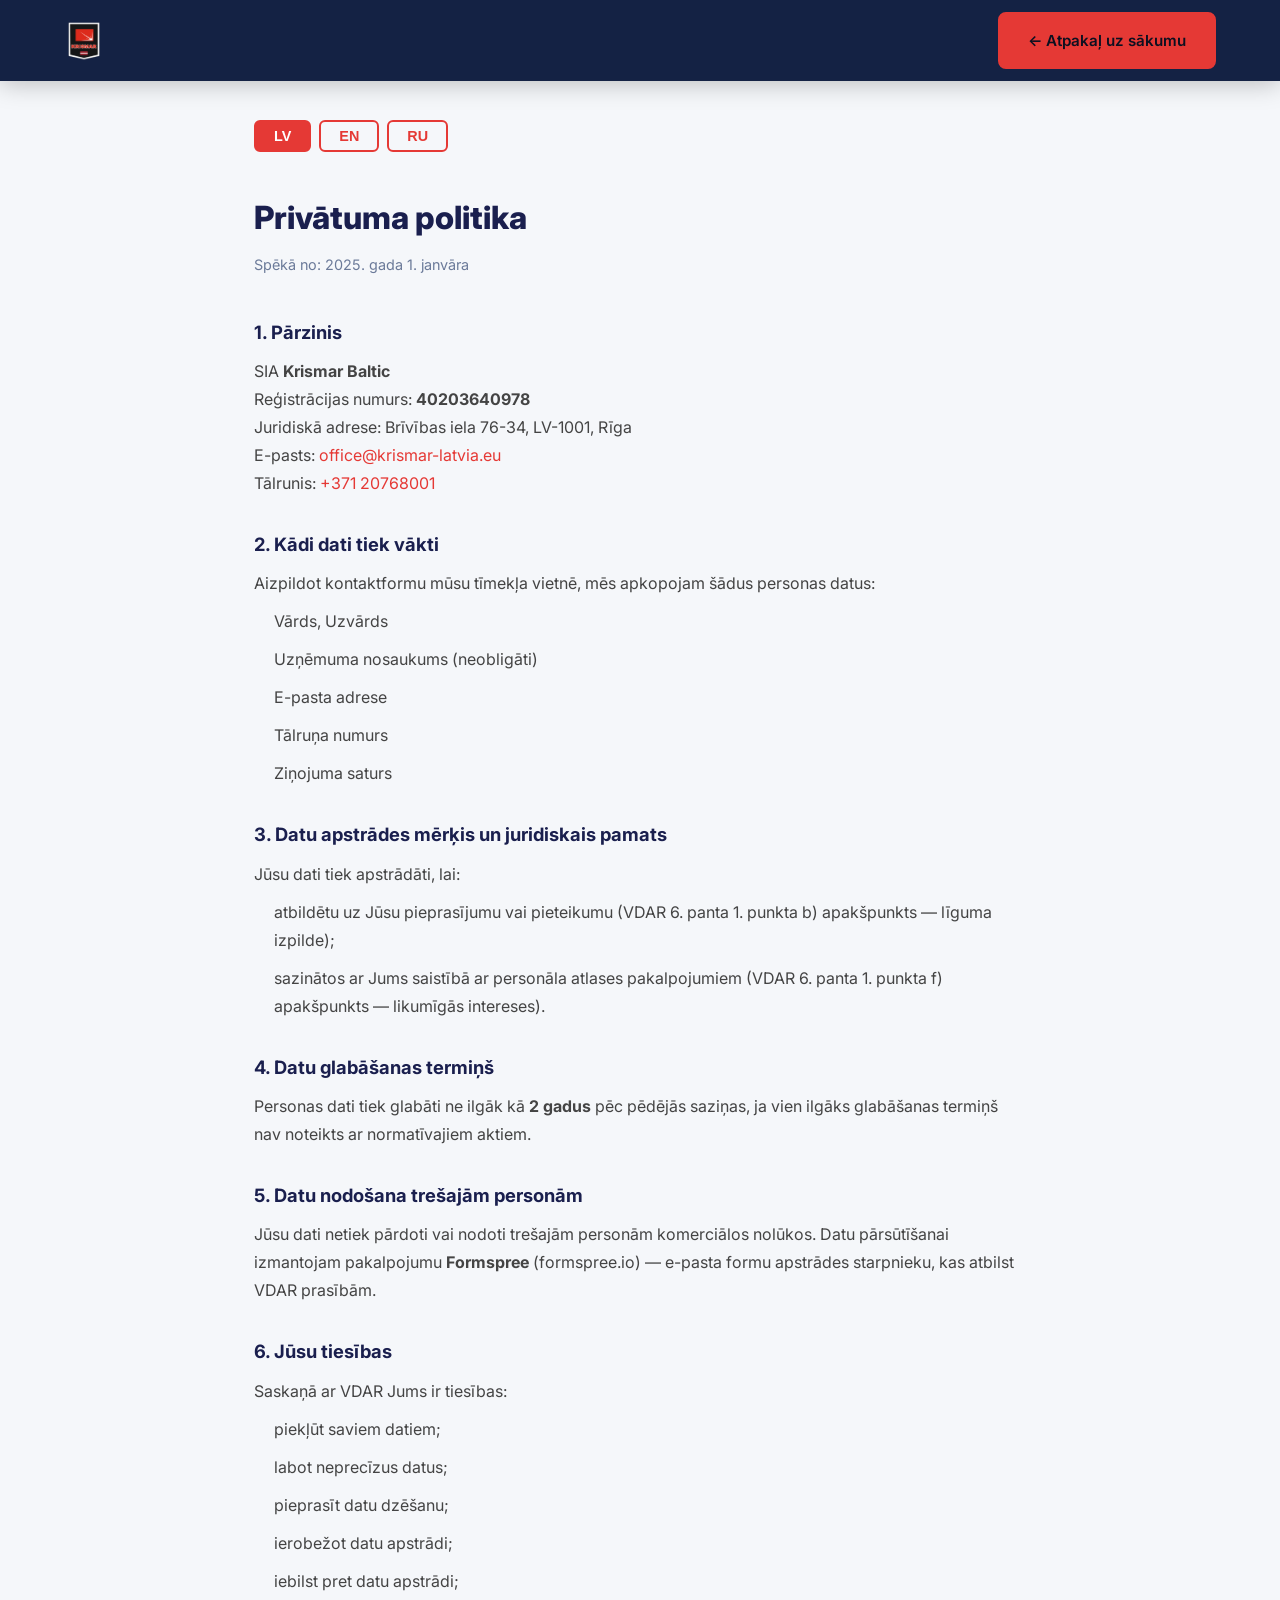
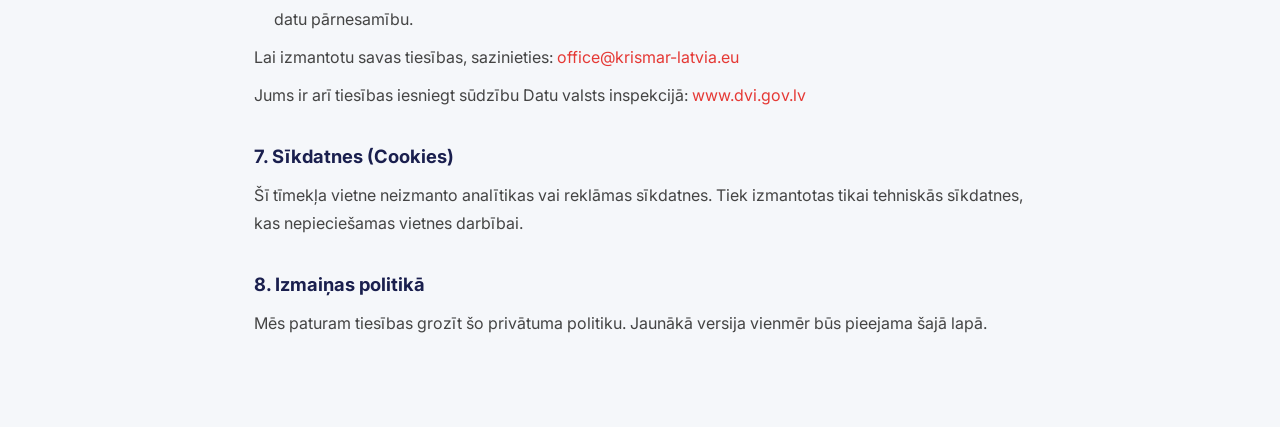
==== privacy.html @ ab42c395 "Add privacy policy page, consent checkbox, footer link (LV/EN/RU)" ====
<!DOCTYPE html>
<html lang="lv">
<head>
  <meta charset="UTF-8" />
  <meta name="viewport" content="width=device-width, initial-scale=1.0" />
  <title>Privātuma politika — SIA Krismar Baltic</title>
  <link rel="preconnect" href="https://fonts.googleapis.com" />
  <link href="https://fonts.googleapis.com/css2?family=Inter:wght@300;400;500;600;700&display=swap" rel="stylesheet" />
  <link rel="stylesheet" href="style.css" />
  <style>
    .privacy-page { padding: 120px 0 80px; min-height: 100vh; background: var(--light); }
    .privacy-page .container { max-width: 820px; }
    .privacy-lang { display: flex; gap: 8px; margin-bottom: 40px; }
    .privacy-lang button {
      padding: 6px 18px; border: 2px solid var(--gold); border-radius: 6px;
      background: transparent; color: var(--gold); font-weight: 600;
      cursor: pointer; font-size: .9rem; transition: .2s;
    }
    .privacy-lang button.active { background: var(--gold); color: #fff; }
    .privacy-content { display: none; }
    .privacy-content.active { display: block; }
    .privacy-content h1 { font-size: 2rem; font-weight: 800; color: var(--navy); margin-bottom: 8px; }
    .privacy-content .date { color: var(--muted); font-size: .9rem; margin-bottom: 40px; display: block; }
    .privacy-content h2 { font-size: 1.15rem; font-weight: 700; color: var(--navy); margin: 32px 0 10px; }
    .privacy-content p, .privacy-content li { color: #444; line-height: 1.75; margin-bottom: 10px; }
    .privacy-content ul { padding-left: 20px; }
    .privacy-content a { color: var(--gold); }
    .privacy-back { display: inline-flex; align-items: center; gap: 8px; color: var(--navy);
      font-weight: 600; text-decoration: none; margin-bottom: 32px; }
    .privacy-back:hover { color: var(--gold); }
  </style>
</head>
<body>

<header class="header scrolled" id="header">
  <div class="container header__inner">
    <a href="index.html" class="logo">
      <img src="logo.png" alt="Krismar Baltic" class="logo__img" />
    </a>
    <a href="index.html" class="btn btn--primary" style="margin-left:auto;">← Atpakaļ uz sākumu</a>
  </div>
</header>

<main class="privacy-page">
  <div class="container">

    <div class="privacy-lang">
      <button class="active" onclick="showLang('lv', this)">LV</button>
      <button onclick="showLang('en', this)">EN</button>
      <button onclick="showLang('ru', this)">RU</button>
    </div>

    <!-- ═══ LATVIAN ═══ -->
    <div class="privacy-content active" id="priv-lv">
      <h1>Privātuma politika</h1>
      <span class="date">Spēkā no: 2025. gada 1. janvāra</span>

      <h2>1. Pārzinis</h2>
      <p>SIA <strong>Krismar Baltic</strong><br>
      Reģistrācijas numurs: <strong>40203640978</strong><br>
      Juridiskā adrese: Brīvības iela 76-34, LV-1001, Rīga<br>
      E-pasts: <a href="mailto:office@krismar-latvia.eu">office@krismar-latvia.eu</a><br>
      Tālrunis: <a href="tel:+37120768001">+371 20768001</a></p>

      <h2>2. Kādi dati tiek vākti</h2>
      <p>Aizpildot kontaktformu mūsu tīmekļa vietnē, mēs apkopojam šādus personas datus:</p>
      <ul>
        <li>Vārds, Uzvārds</li>
        <li>Uzņēmuma nosaukums (neobligāti)</li>
        <li>E-pasta adrese</li>
        <li>Tālruņa numurs</li>
        <li>Ziņojuma saturs</li>
      </ul>

      <h2>3. Datu apstrādes mērķis un juridiskais pamats</h2>
      <p>Jūsu dati tiek apstrādāti, lai:</p>
      <ul>
        <li>atbildētu uz Jūsu pieprasījumu vai pieteikumu (VDAR 6. panta 1. punkta b) apakšpunkts — līguma izpilde);</li>
        <li>sazinātos ar Jums saistībā ar personāla atlases pakalpojumiem (VDAR 6. panta 1. punkta f) apakšpunkts — likumīgās intereses).</li>
      </ul>

      <h2>4. Datu glabāšanas termiņš</h2>
      <p>Personas dati tiek glabāti ne ilgāk kā <strong>2 gadus</strong> pēc pēdējās saziņas, ja vien ilgāks glabāšanas termiņš nav noteikts ar normatīvajiem aktiem.</p>

      <h2>5. Datu nodošana trešajām personām</h2>
      <p>Jūsu dati netiek pārdoti vai nodoti trešajām personām komerciālos nolūkos. Datu pārsūtīšanai izmantojam pakalpojumu <strong>Formspree</strong> (formspree.io) — e-pasta formu apstrādes starpnieku, kas atbilst VDAR prasībām.</p>

      <h2>6. Jūsu tiesības</h2>
      <p>Saskaņā ar VDAR Jums ir tiesības:</p>
      <ul>
        <li>piekļūt saviem datiem;</li>
        <li>labot neprecīzus datus;</li>
        <li>pieprasīt datu dzēšanu;</li>
        <li>ierobežot datu apstrādi;</li>
        <li>iebilst pret datu apstrādi;</li>
        <li>datu pārnesamību.</li>
      </ul>
      <p>Lai izmantotu savas tiesības, sazinieties: <a href="mailto:office@krismar-latvia.eu">office@krismar-latvia.eu</a></p>
      <p>Jums ir arī tiesības iesniegt sūdzību Datu valsts inspekcijā: <a href="https://www.dvi.gov.lv" target="_blank">www.dvi.gov.lv</a></p>

      <h2>7. Sīkdatnes (Cookies)</h2>
      <p>Šī tīmekļa vietne neizmanto analītikas vai reklāmas sīkdatnes. Tiek izmantotas tikai tehniskās sīkdatnes, kas nepieciešamas vietnes darbībai.</p>

      <h2>8. Izmaiņas politikā</h2>
      <p>Mēs paturam tiesības grozīt šo privātuma politiku. Jaunākā versija vienmēr būs pieejama šajā lapā.</p>
    </div>

    <!-- ═══ ENGLISH ═══ -->
    <div class="privacy-content" id="priv-en">
      <h1>Privacy Policy</h1>
      <span class="date">Effective date: 1 January 2025</span>

      <h2>1. Data Controller</h2>
      <p>SIA <strong>Krismar Baltic</strong><br>
      Registration number: <strong>40203640978</strong><br>
      Legal address: Brīvības iela 76-34, LV-1001, Rīga, Latvia<br>
      Email: <a href="mailto:office@krismar-latvia.eu">office@krismar-latvia.eu</a><br>
      Phone: <a href="tel:+37120768001">+371 20768001</a></p>

      <h2>2. Data We Collect</h2>
      <p>When you submit the contact form on our website, we collect the following personal data:</p>
      <ul>
        <li>Full name</li>
        <li>Company name (optional)</li>
        <li>Email address</li>
        <li>Phone number</li>
        <li>Message content</li>
      </ul>

      <h2>3. Purpose and Legal Basis</h2>
      <p>Your data is processed to:</p>
      <ul>
        <li>respond to your enquiry or application (GDPR Art. 6(1)(b) — performance of a contract);</li>
        <li>contact you regarding our HR and staffing services (GDPR Art. 6(1)(f) — legitimate interests).</li>
      </ul>

      <h2>4. Data Retention</h2>
      <p>Personal data is stored for no longer than <strong>2 years</strong> after the last communication, unless a longer retention period is required by law.</p>

      <h2>5. Third Parties</h2>
      <p>Your data is not sold or shared with third parties for commercial purposes. We use <strong>Formspree</strong> (formspree.io) as a form processing intermediary, which complies with GDPR requirements.</p>

      <h2>6. Your Rights</h2>
      <p>Under the GDPR, you have the right to:</p>
      <ul>
        <li>access your personal data;</li>
        <li>rectify inaccurate data;</li>
        <li>request erasure of your data;</li>
        <li>restrict processing;</li>
        <li>object to processing;</li>
        <li>data portability.</li>
      </ul>
      <p>To exercise your rights, contact us: <a href="mailto:office@krismar-latvia.eu">office@krismar-latvia.eu</a></p>
      <p>You also have the right to lodge a complaint with the Latvian Data State Inspectorate: <a href="https://www.dvi.gov.lv" target="_blank">www.dvi.gov.lv</a></p>

      <h2>7. Cookies</h2>
      <p>This website does not use analytics or advertising cookies. Only technical cookies necessary for the website to function are used.</p>

      <h2>8. Changes to This Policy</h2>
      <p>We reserve the right to update this privacy policy. The latest version will always be available on this page.</p>
    </div>

    <!-- ═══ RUSSIAN ═══ -->
    <div class="privacy-content" id="priv-ru">
      <h1>Политика конфиденциальности</h1>
      <span class="date">Действует с: 1 января 2025 года</span>

      <h2>1. Оператор данных</h2>
      <p>SIA <strong>Krismar Baltic</strong><br>
      Регистрационный номер: <strong>40203640978</strong><br>
      Юридический адрес: Brīvības iela 76-34, LV-1001, Rīga, Латвия<br>
      E-mail: <a href="mailto:office@krismar-latvia.eu">office@krismar-latvia.eu</a><br>
      Телефон: <a href="tel:+37120768001">+371 20768001</a></p>

      <h2>2. Какие данные мы собираем</h2>
      <p>При заполнении контактной формы на нашем сайте мы собираем следующие персональные данные:</p>
      <ul>
        <li>Имя и фамилия</li>
        <li>Название компании (необязательно)</li>
        <li>Адрес электронной почты</li>
        <li>Номер телефона</li>
        <li>Содержание сообщения</li>
      </ul>

      <h2>3. Цель и правовое основание обработки</h2>
      <p>Ваши данные обрабатываются для:</p>
      <ul>
        <li>ответа на ваш запрос или заявку (GDPR ст. 6(1)(b) — исполнение договора);</li>
        <li>связи с вами по вопросам услуг в сфере подбора персонала (GDPR ст. 6(1)(f) — законные интересы).</li>
      </ul>

      <h2>4. Срок хранения данных</h2>
      <p>Персональные данные хранятся не более <strong>2 лет</strong> с момента последнего контакта, если законодательством не предусмотрен более длительный срок.</p>

      <h2>5. Передача данных третьим лицам</h2>
      <p>Ваши данные не продаются и не передаются третьим лицам в коммерческих целях. Для обработки форм мы используем сервис <strong>Formspree</strong> (formspree.io), который соответствует требованиям GDPR.</p>

      <h2>6. Ваши права</h2>
      <p>В соответствии с GDPR вы имеете право:</p>
      <ul>
        <li>получить доступ к своим данным;</li>
        <li>исправить неточные данные;</li>
        <li>потребовать удаления данных;</li>
        <li>ограничить обработку данных;</li>
        <li>возразить против обработки данных;</li>
        <li>на переносимость данных.</li>
      </ul>
      <p>Для реализации своих прав обращайтесь: <a href="mailto:office@krismar-latvia.eu">office@krismar-latvia.eu</a></p>
      <p>Вы также вправе подать жалобу в Инспекцию данных Латвии: <a href="https://www.dvi.gov.lv" target="_blank">www.dvi.gov.lv</a></p>

      <h2>7. Файлы cookie</h2>
      <p>Данный сайт не использует аналитические или рекламные файлы cookie. Используются только технические файлы cookie, необходимые для работы сайта.</p>

      <h2>8. Изменения политики</h2>
      <p>Мы оставляем за собой право вносить изменения в настоящую политику. Актуальная версия всегда доступна на этой странице.</p>
    </div>

  </div>
</main>

<script>
  function showLang(lang, btn) {
    document.querySelectorAll('.privacy-content').forEach(el => el.classList.remove('active'));
    document.querySelectorAll('.privacy-lang button').forEach(el => el.classList.remove('active'));
    document.getElementById('priv-' + lang).classList.add('active');
    btn.classList.add('active');
  }
</script>
</body>
</html>
---- style.css ----
/* ═══════════════════════════════════════════
   RESET & BASE
═══════════════════════════════════════════ */
*, *::before, *::after { box-sizing: border-box; margin: 0; padding: 0; }

:root {
  --navy:   #1A1F4E;
  --navy2:  #0D1020;
  --blue:   #1E2A6E;
  --sky:    #3A5BD9;
  --gold:   #E53935;
  --gold2:  #FF5252;
  --light:  #F5F7FA;
  --gray:   #EEF1F6;
  --text:   #1A1A2E;
  --muted:  #6B7A99;
  --white:  #FFFFFF;
  --radius: 12px;
  --shadow: 0 4px 24px rgba(27,45,91,.10);
  --shadow-lg: 0 12px 48px rgba(27,45,91,.18);
  --transition: .3s cubic-bezier(.4,0,.2,1);
}

html { scroll-behavior: smooth; font-size: 16px; }

body {
  font-family: 'Inter', sans-serif;
  color: var(--text);
  background: var(--white);
  overflow-x: hidden;
  line-height: 1.65;
}

a { color: inherit; text-decoration: none; }
img { max-width: 100%; display: block; }
ul { list-style: none; }

/* ═══════════════════════════════════════════
   CONTAINER
═══════════════════════════════════════════ */
.container {
  max-width: 1200px;
  margin: 0 auto;
  padding: 0 24px;
}

/* ═══════════════════════════════════════════
   BUTTONS
═══════════════════════════════════════════ */
.btn {
  display: inline-flex;
  align-items: center;
  gap: 8px;
  padding: 14px 28px;
  border-radius: 8px;
  font-weight: 600;
  font-size: .95rem;
  cursor: pointer;
  transition: var(--transition);
  border: 2px solid transparent;
  white-space: nowrap;
}
.btn--primary {
  background: var(--gold);
  color: var(--navy2);
  border-color: var(--gold);
}
.btn--primary:hover {
  background: var(--gold2);
  border-color: var(--gold2);
  transform: translateY(-2px);
  box-shadow: 0 8px 24px rgba(232,160,32,.35);
}
.btn--outline {
  background: transparent;
  color: var(--white);
  border-color: rgba(255,255,255,.5);
}
.btn--outline:hover {
  background: rgba(255,255,255,.12);
  border-color: var(--white);
}
.btn--full { width: 100%; justify-content: center; }

/* ═══════════════════════════════════════════
   SECTION HELPERS
═══════════════════════════════════════════ */
.section { padding: 96px 0; }
.section--gray { background: var(--gray); }
.section--dark { background: var(--navy2); color: var(--white); }

.section-head { text-align: center; margin-bottom: 56px; }
.section-label {
  display: inline-block;
  font-size: .78rem;
  font-weight: 700;
  letter-spacing: .14em;
  text-transform: uppercase;
  color: var(--gold);
  margin-bottom: 12px;
}
.section-label--light { color: var(--gold2); }
.section-title {
  font-size: clamp(1.75rem, 3.5vw, 2.4rem);
  font-weight: 800;
  color: var(--navy2);
  line-height: 1.25;
  margin-bottom: 16px;
}
.section-title--light { color: var(--white); }
.section-sub { color: var(--muted); font-size: 1.05rem; max-width: 560px; margin: 0 auto; }

/* ═══════════════════════════════════════════
   HEADER
═══════════════════════════════════════════ */
.header {
  position: fixed;
  top: 0; left: 0; right: 0;
  z-index: 1000;
  padding: 18px 0;
  transition: var(--transition);
}
.header.scrolled {
  background: rgba(13,27,62,.97);
  backdrop-filter: blur(12px);
  padding: 12px 0;
  box-shadow: 0 2px 24px rgba(0,0,0,.25);
}
.header__inner {
  display: flex;
  align-items: center;
  gap: 32px;
}

/* Logo */
.logo {
  display: flex;
  align-items: center;
  gap: 10px;
  transition: transform .3s cubic-bezier(.4,0,.2,1);
  transform-origin: left center;
}
.logo:hover { transform: scale(1.10); }
.logo__img { height: 40px; width: auto; }
.logo__text {
  display: flex;
  align-items: center;
  gap: 8px;
}
.logo__k {
  background: var(--gold);
  color: var(--navy2);
  font-weight: 900;
  font-size: .85rem;
  padding: 4px 8px;
  border-radius: 6px;
  letter-spacing: .04em;
}
.logo__name {
  color: var(--white);
  font-weight: 700;
  font-size: 1rem;
}

/* Nav */
.nav {
  display: flex;
  align-items: center;
  gap: 4px;
  margin-left: auto;
}
.nav__link {
  padding: 8px 14px;
  color: rgba(255,255,255,.8);
  font-size: .9rem;
  font-weight: 500;
  border-radius: 6px;
  transition: var(--transition);
}
.nav__link:hover { color: var(--white); background: rgba(255,255,255,.08); }
.nav__link--cta {
  background: var(--gold);
  color: var(--navy2);
  padding: 8px 20px;
  font-weight: 700;
  margin-left: 8px;
}
.nav__link--cta:hover { background: var(--gold2); color: var(--navy2); }

/* Lang */
.lang-switcher { display: flex; gap: 4px; }
.lang-btn {
  background: transparent;
  border: 1px solid rgba(255,255,255,.25);
  color: rgba(255,255,255,.7);
  padding: 5px 10px;
  border-radius: 6px;
  font-size: .78rem;
  font-weight: 700;
  letter-spacing: .06em;
  cursor: pointer;
  transition: var(--transition);
}
.lang-btn:hover, .lang-btn.active {
  background: var(--gold);
  border-color: var(--gold);
  color: var(--navy2);
}

/* Burger */
.burger {
  display: none;
  flex-direction: column;
  gap: 5px;
  background: none;
  border: none;
  cursor: pointer;
  padding: 4px;
  margin-left: 12px;
}
.burger span {
  display: block;
  width: 24px;
  height: 2px;
  background: var(--white);
  border-radius: 2px;
  transition: var(--transition);
}
.burger.open span:nth-child(1) { transform: translateY(7px) rotate(45deg); }
.burger.open span:nth-child(2) { opacity: 0; }
.burger.open span:nth-child(3) { transform: translateY(-7px) rotate(-45deg); }

/* ═══════════════════════════════════════════
   HERO
═══════════════════════════════════════════ */
.hero {
  position: relative;
  min-height: 100vh;
  background: var(--navy2);
  display: flex;
  align-items: center;
  overflow: hidden;
  padding-top: 90px;
}
.hero__bg {
  position: absolute;
  inset: 0;
  pointer-events: none;
}
/* Фото-фон Hero */
.hero__photo-bg {
  position: absolute;
  inset: 0;
  background-image: url('https://images.unsplash.com/photo-1521737604893-d14cc237f11d?auto=format&fit=crop&w=1920&q=80');
  background-size: cover;
  background-position: center 30%;
  opacity: .22;
}
/* Градиентный оверлей поверх фото */
.hero__overlay {
  position: absolute;
  inset: 0;
  background: linear-gradient(
    110deg,
    rgba(13,16,32,.97) 0%,
    rgba(26,31,78,.85) 55%,
    rgba(13,16,32,.75) 100%
  );
}
.hero__shape {
  position: absolute;
  border-radius: 50%;
  opacity: .07;
}
.hero__shape--1 {
  width: 600px; height: 600px;
  background: var(--gold);
  top: -200px; right: -100px;
}
.hero__shape--2 {
  width: 400px; height: 400px;
  background: var(--sky);
  bottom: -100px; left: -100px;
}
.hero__particles {
  position: absolute;
  inset: 0;
}
.hero__inner {
  position: relative;
  display: grid;
  grid-template-columns: 1fr 1fr;
  gap: 64px;
  align-items: center;
  padding: 60px 24px;
  max-width: 1200px;
  margin: 0 auto;
  width: 100%;
}
.hero__badge {
  display: inline-flex;
  align-items: center;
  gap: 8px;
  background: rgba(232,160,32,.15);
  border: 1px solid rgba(232,160,32,.3);
  color: var(--gold2);
  font-size: .82rem;
  font-weight: 600;
  letter-spacing: .08em;
  text-transform: uppercase;
  padding: 6px 14px;
  border-radius: 100px;
  margin-bottom: 24px;
}
.hero__title {
  display: flex;
  flex-direction: column;
  gap: 6px;
  margin-bottom: 20px;
  line-height: 1.1;
}
.hero__title-main {
  font-size: clamp(2.6rem, 5.5vw, 4rem);
  font-weight: 900;
  color: var(--white);
  letter-spacing: -.02em;
}
.hero__title-sub {
  font-size: clamp(1.3rem, 2.8vw, 2rem);
  font-weight: 400;
  color: rgba(255,255,255,.65);
  letter-spacing: .01em;
}
.hero__accent { color: var(--gold); }
.hero__sub {
  color: rgba(255,255,255,.75);
  font-size: 1.1rem;
  margin-bottom: 36px;
  max-width: 480px;
}
.hero__actions { display: flex; gap: 14px; flex-wrap: wrap; margin-bottom: 48px; }
.hero__stats {
  display: flex;
  gap: 32px;
  padding-top: 32px;
  border-top: 1px solid rgba(255,255,255,.12);
}
.hero__stat { display: flex; flex-direction: column; }
.hero__stat strong {
  font-size: 1.8rem;
  font-weight: 900;
  color: var(--gold);
}
.hero__stat span { font-size: .8rem; color: rgba(255,255,255,.6); }

/* Hero visual */
.hero__visual {
  display: grid;
  grid-template-columns: 1fr 1fr;
  grid-template-rows: auto auto auto;
  gap: 14px;
  align-items: start;
  padding: 20px 0;
}
.hero__card {
  background: rgba(255,255,255,.08);
  backdrop-filter: blur(12px);
  border: 1px solid rgba(255,255,255,.15);
  border-radius: 16px;
  padding: 18px 20px;
  display: flex;
  align-items: center;
  gap: 12px;
  transition: transform .4s ease, background .3s ease;
}
.hero__card:hover {
  transform: translateY(-5px);
  background: rgba(255,255,255,.13);
  border-color: rgba(229,57,53,.35);
}
/* Карточка 1: вся левая колонка, центрирована */
.hero__card--main {
  grid-column: 1;
  grid-row: 1 / 3;
  align-self: center;
  margin-top: 32px;
}
/* Карточка 2: правая колонка сверху, смещена вниз */
.hero__card--top {
  grid-column: 2;
  grid-row: 1;
  margin-top: 0;
}
/* Карточка 3: правая колонка снизу */
.hero__card--bot {
  grid-column: 2;
  grid-row: 2;
  margin-top: 8px;
}
.hero__card--sm { }
.hero__card-icon { font-size: 1.8rem; flex-shrink: 0; }
.hero__card strong { display: block; color: var(--white); font-weight: 700; font-size: .9rem; margin-bottom: 2px; }
.hero__card span  { color: rgba(255,255,255,.6); font-size: .78rem; }

.hero__scroll {
  position: absolute;
  bottom: 32px;
  left: 50%;
  transform: translateX(-50%);
  width: 36px; height: 56px;
  border: 2px solid rgba(255,255,255,.3);
  border-radius: 100px;
  display: flex;
  justify-content: center;
  padding-top: 8px;
}
.hero__scroll span {
  width: 4px; height: 10px;
  background: rgba(255,255,255,.6);
  border-radius: 2px;
  animation: scrollBounce 1.6s infinite;
}
@keyframes scrollBounce {
  0%, 100% { transform: translateY(0); opacity: 1; }
  50% { transform: translateY(10px); opacity: .3; }
}

/* ═══════════════════════════════════════════
   ABOUT
═══════════════════════════════════════════ */
.about__inner {
  display: grid;
  grid-template-columns: 1fr 1fr;
  gap: 80px;
  align-items: center;
}
.about__img-wrap {
  position: relative;
  height: 420px;
}
.about__img-bg {
  position: absolute;
  inset: 24px 0 0 24px;
  background: linear-gradient(135deg, var(--navy), var(--blue));
  border-radius: 24px;
  opacity: .15;
}
.about__img-content {
  position: absolute;
  inset: 0 24px 24px 0;
  border-radius: 24px;
  overflow: hidden;
  display: flex;
  align-items: flex-end;
  justify-content: flex-start;
  padding: 32px;
}
.about__photo {
  position: absolute;
  inset: 0;
  width: 100%;
  height: 100%;
  object-fit: cover;
  object-position: center top;
  border-radius: 24px;
  transition: transform .6s ease;
}
.about__img-content:hover .about__photo { transform: scale(1.04); }
.about__img-overlay {
  position: absolute;
  inset: 0;
  background: linear-gradient(
    to top,
    rgba(13,16,32,.75) 0%,
    rgba(13,16,32,.2) 50%,
    rgba(13,16,32,.05) 100%
  );
  border-radius: 24px;
}
.about__experience {
  background: var(--gold);
  color: var(--navy2);
  padding: 16px 24px;
  border-radius: 12px;
  display: flex;
  flex-direction: column;
  align-items: center;
}
.about__experience strong { font-size: 2.2rem; font-weight: 900; line-height: 1; }
.about__experience span { font-size: .78rem; font-weight: 600; text-align: center; margin-top: 4px; }
.about__text .section-label { display: block; }
.about__text .section-title { margin-top: 8px; }
.about__text p { color: var(--muted); margin-bottom: 16px; }
.about__features {
  display: grid;
  grid-template-columns: 1fr 1fr;
  gap: 12px;
  margin: 24px 0 32px;
}
.about__feature {
  display: flex;
  align-items: flex-start;
  gap: 10px;
  font-size: .9rem;
  color: var(--text);
  font-weight: 500;
}
.about__feature-icon {
  width: 20px; height: 20px;
  background: var(--gold);
  color: var(--navy2);
  border-radius: 50%;
  display: flex;
  align-items: center;
  justify-content: center;
  font-size: .7rem;
  font-weight: 900;
  flex-shrink: 0;
  margin-top: 1px;
}

/* ═══════════════════════════════════════════
   SERVICES
═══════════════════════════════════════════ */
.services__grid {
  display: grid;
  grid-template-columns: repeat(3, 1fr);
  gap: 24px;
}
.service-card {
  background: var(--white);
  border-radius: var(--radius);
  padding: 32px 28px;
  box-shadow: var(--shadow);
  transition: var(--transition);
  position: relative;
  overflow: hidden;
  border: 1px solid transparent;
}
.service-card:hover {
  transform: translateY(-6px);
  box-shadow: var(--shadow-lg);
  border-color: rgba(44,110,156,.15);
}
.service-card--accent {
  background: var(--white);
  border: 2px solid var(--gold);
  box-shadow: 0 8px 32px rgba(229,57,53,.12);
}
.service-card--accent h3 { color: var(--navy2); }
.service-card--accent p  { color: var(--muted); }
.service-card__icon { font-size: 2.4rem; margin-bottom: 16px; }
.service-card h3 { font-size: 1.1rem; font-weight: 700; margin-bottom: 10px; color: var(--navy2); }
.service-card p  { font-size: .9rem; color: var(--muted); margin-bottom: 18px; line-height: 1.6; }
.service-card__list { display: flex; flex-direction: column; gap: 6px; }
.service-card__list li {
  font-size: .85rem;
  color: var(--muted);
  display: flex;
  align-items: center;
  gap: 8px;
}
.service-card__list li::before {
  content: '';
  width: 6px; height: 6px;
  background: var(--blue);
  border-radius: 50%;
  flex-shrink: 0;
}
.service-card__badge {
  position: absolute;
  top: 16px; right: 16px;
  background: var(--gold);
  color: var(--navy2);
  font-size: .72rem;
  font-weight: 800;
  padding: 3px 10px;
  border-radius: 100px;
  text-transform: uppercase;
  letter-spacing: .06em;
}

/* ═══════════════════════════════════════════
   BENEFITS
═══════════════════════════════════════════ */
.benefits__grid {
  display: grid;
  grid-template-columns: repeat(3, 1fr);
  gap: 32px 48px;
}
.benefit {
  padding: 24px 0;
  border-top: 2px solid var(--gray);
  transition: var(--transition);
}
.benefit:hover { border-color: var(--gold); }
.benefit__num {
  font-size: 2.4rem;
  font-weight: 900;
  color: var(--gray);
  line-height: 1;
  margin-bottom: 12px;
  transition: var(--transition);
}
.benefit:hover .benefit__num { color: var(--gold); }
.benefit h4 { font-size: 1rem; font-weight: 700; color: var(--navy2); margin-bottom: 8px; }
.benefit p  { font-size: .88rem; color: var(--muted); }

/* ═══════════════════════════════════════════
   STATS
═══════════════════════════════════════════ */
/* stats section removed — replaced by banner-photo */

/* ── Banner photo (full-width) ── */
.banner-photo {
  width: 100%;
  line-height: 0;
  overflow: hidden;
}
.banner-photo__img {
  width: 100%;
  max-height: 520px;
  object-fit: cover;
  object-position: center;
  display: block;
}
@media (max-width: 768px) {
  .banner-photo__img { max-height: 260px; }
}
.stats__inner {
  display: grid;
  grid-template-columns: repeat(4, 1fr);
  gap: 32px;
  text-align: center;
}
.stats__item strong {
  font-size: clamp(2.4rem, 5vw, 3.6rem);
  font-weight: 900;
  color: var(--gold);
  display: inline;
}
.stats__item span { font-size: 1.8rem; color: var(--gold); font-weight: 700; }
.stats__item p { color: rgba(255,255,255,.75); font-size: .9rem; margin-top: 6px; }

/* ═══════════════════════════════════════════
   PROCESS
═══════════════════════════════════════════ */
.process__steps {
  display: flex;
  align-items: center;
  gap: 0;
  flex-wrap: wrap;
}
.process__step {
  flex: 1;
  min-width: 200px;
  text-align: center;
  padding: 32px 16px;
}
.process__step-num {
  width: 60px; height: 60px;
  background: linear-gradient(135deg, var(--navy), var(--blue));
  color: var(--white);
  font-size: 1.4rem;
  font-weight: 900;
  border-radius: 50%;
  display: flex;
  align-items: center;
  justify-content: center;
  margin: 0 auto 16px;
  box-shadow: 0 4px 16px rgba(27,45,91,.25);
  transition: var(--transition);
}
.process__step:hover .process__step-num {
  transform: scale(1.1);
  background: linear-gradient(135deg, var(--gold), var(--gold2));
  color: var(--navy2);
}
.process__step-content h4 { font-weight: 700; color: var(--navy2); margin-bottom: 8px; }
.process__step-content p  { font-size: .88rem; color: var(--muted); }

/* ── Geo Badge & Tooltip ── */
.process__step--geo { position: relative; }

.geo-badge {
  display: inline-flex;
  align-items: center;
  gap: 6px;
  margin-top: 12px;
  padding: 5px 12px;
  background: rgba(229,57,53,.08);
  border: 1px solid rgba(229,57,53,.28);
  color: var(--gold);
  font-size: .75rem;
  font-weight: 700;
  letter-spacing: .04em;
  border-radius: 100px;
  cursor: default;
  transition: var(--transition);
  user-select: none;
}
.process__step--geo:hover .geo-badge,
.geo-badge:hover {
  background: rgba(229,57,53,.16);
}

.geo-tooltip {
  position: absolute;
  bottom: calc(100% + 14px);
  left: 50%;
  transform: translateX(-50%) translateY(10px);
  background: var(--navy2);
  border: 1px solid rgba(229,57,53,.22);
  border-radius: 14px;
  padding: 18px 22px;
  min-width: 240px;
  box-shadow: 0 12px 40px rgba(0,0,0,.4);
  opacity: 0;
  pointer-events: none;
  transition: opacity .28s ease, transform .28s ease;
  z-index: 200;
}
.process__step--geo:hover .geo-tooltip {
  opacity: 1;
  pointer-events: auto;
  transform: translateX(-50%) translateY(0);
}
/* стрелочка вниз */
.geo-tooltip::after {
  content: '';
  position: absolute;
  bottom: -7px;
  left: 50%;
  transform: translateX(-50%);
  width: 14px; height: 14px;
  background: var(--navy2);
  border-right: 1px solid rgba(229,57,53,.22);
  border-bottom: 1px solid rgba(229,57,53,.22);
  transform: translateX(-50%) rotate(45deg);
}
.geo-tooltip__title {
  font-size: .78rem;
  font-weight: 700;
  text-transform: uppercase;
  letter-spacing: .1em;
  color: var(--gold);
  margin-bottom: 12px;
  padding-bottom: 10px;
  border-bottom: 1px solid rgba(255,255,255,.08);
}
.geo-tooltip__list {
  display: grid;
  grid-template-columns: 1fr 1fr;
  gap: 6px 12px;
}
.geo-tooltip__list li {
  display: flex;
  align-items: center;
  gap: 7px;
  font-size: .82rem;
  color: rgba(255,255,255,.82);
  font-weight: 500;
}

.process__connector {
  flex: 0 0 40px;
  height: 2px;
  background: linear-gradient(90deg, var(--blue), var(--sky));
  margin-top: -30px;
}

/* ═══════════════════════════════════════════
   INDUSTRIES
═══════════════════════════════════════════ */
.industries__grid {
  display: flex;
  flex-wrap: wrap;
  gap: 12px;
  justify-content: center;
}
.industry-tag {
  display: flex;
  align-items: center;
  gap: 8px;
  background: var(--gray);
  border: 1px solid transparent;
  color: var(--navy);
  font-size: .9rem;
  font-weight: 500;
  padding: 10px 20px;
  border-radius: 100px;
  cursor: default;
  transition: var(--transition);
}
.industry-tag:hover {
  background: var(--navy);
  color: var(--white);
  border-color: var(--navy);
  transform: translateY(-2px);
  box-shadow: var(--shadow);
}

/* ═══════════════════════════════════════════
   CONTACT
═══════════════════════════════════════════ */
.contact__inner {
  display: grid;
  grid-template-columns: 1fr 1.2fr;
  gap: 80px;
  align-items: start;
}
.contact__sub { color: rgba(255,255,255,.7); margin-bottom: 40px; font-size: 1.05rem; }
.contact__details { display: flex; flex-direction: column; gap: 20px; }
.contact__detail {
  display: flex;
  align-items: flex-start;
  gap: 14px;
}
.contact__detail-icon {
  font-size: 1.2rem;
  width: 44px; height: 44px;
  background: rgba(255,255,255,.08);
  border-radius: 10px;
  display: flex;
  align-items: center;
  justify-content: center;
  flex-shrink: 0;
}
.contact__detail strong { display: block; color: var(--gold2); font-size: .8rem; text-transform: uppercase; letter-spacing: .08em; margin-bottom: 2px; }
.contact__detail span, .contact__detail a { color: rgba(255,255,255,.85); font-size: .95rem; }
.contact__detail a:hover { color: var(--gold); }

/* Form */
.contact__form {
  background: var(--white);
  border-radius: 16px;
  padding: 40px;
  box-shadow: var(--shadow-lg);
}
.form-row { display: grid; grid-template-columns: 1fr 1fr; gap: 16px; }
.form-group { display: flex; flex-direction: column; gap: 6px; margin-bottom: 16px; }
.form-group label { font-size: .85rem; font-weight: 600; color: var(--navy2); }
.form-group input,
.form-group select,
.form-group textarea {
  padding: 12px 14px;
  border: 1.5px solid #dce3f0;
  border-radius: 8px;
  font-family: 'Inter', sans-serif;
  font-size: .9rem;
  color: var(--text);
  transition: var(--transition);
  background: var(--white);
  outline: none;
}
.form-group input:focus,
.form-group select:focus,
.form-group textarea:focus {
  border-color: var(--blue);
  box-shadow: 0 0 0 3px rgba(44,110,156,.12);
}
.form-group textarea { resize: vertical; }
.form-group--consent { margin-top: 4px; }
.consent-label { display: flex; align-items: flex-start; gap: 10px; cursor: pointer; font-size: .85rem; color: var(--muted); line-height: 1.5; }
.consent-label input[type="checkbox"] { margin-top: 2px; accent-color: var(--gold); flex-shrink: 0; width: 16px; height: 16px; cursor: pointer; }
.consent-label a { color: var(--gold); text-decoration: underline; }
.form-note { font-size: .78rem; color: var(--muted); margin-top: 12px; text-align: center; }
.form-success {
  display: none;
  align-items: center;
  justify-content: center;
  gap: 8px;
  margin-top: 16px;
  padding: 14px;
  background: #eafaf1;
  border: 1px solid #34d058;
  border-radius: 8px;
  color: #1a7f37;
  font-weight: 600;
  font-size: .9rem;
}
.form-success.visible { display: flex; }

/* ═══════════════════════════════════════════
   FOOTER
═══════════════════════════════════════════ */
.footer {
  background: #0a1428;
  color: rgba(255,255,255,.7);
  padding-top: 64px;
}
.footer__inner {
  display: grid;
  grid-template-columns: 2fr 1fr 1fr 1.5fr;
  gap: 48px;
  padding-bottom: 48px;
  border-bottom: 1px solid rgba(255,255,255,.08);
}
.footer__brand p { font-size: .9rem; margin-top: 16px; max-width: 280px; line-height: 1.7; }
.footer__links h5,
.footer__contact h5 {
  color: var(--white);
  font-size: .85rem;
  font-weight: 700;
  text-transform: uppercase;
  letter-spacing: .1em;
  margin-bottom: 20px;
}
.footer__links { display: flex; flex-direction: column; gap: 10px; }
.footer__links a {
  font-size: .9rem;
  color: rgba(255,255,255,.6);
  transition: var(--transition);
}
.footer__links a:hover { color: var(--gold); padding-left: 4px; }
.footer__contact p { font-size: .9rem; margin-bottom: 8px; }
.footer__contact a { color: rgba(255,255,255,.6); transition: var(--transition); }
.footer__contact a:hover { color: var(--gold); }
.footer__bottom {
  padding: 20px 0;
}
.footer__bottom .container {
  display: flex;
  align-items: center;
  justify-content: space-between;
  flex-wrap: wrap;
  gap: 12px;
}
.footer__bottom span { font-size: .85rem; color: rgba(255,255,255,.4); }
.lang-switcher--footer .lang-btn { border-color: rgba(255,255,255,.15); color: rgba(255,255,255,.5); }
.lang-switcher--footer .lang-btn:hover,
.lang-switcher--footer .lang-btn.active {
  background: var(--gold);
  border-color: var(--gold);
  color: var(--navy2);
}

/* ═══════════════════════════════════════════
   FAB
═══════════════════════════════════════════ */
.fab {
  position: fixed;
  bottom: 28px;
  right: 28px;
  width: 56px;
  height: 56px;
  background: var(--gold);
  color: var(--navy2);
  border-radius: 50%;
  display: flex;
  align-items: center;
  justify-content: center;
  box-shadow: 0 4px 20px rgba(232,160,32,.4);
  z-index: 999;
  transition: var(--transition);
}
.fab:hover { background: var(--gold2); transform: scale(1.1); }

/* ═══════════════════════════════════════════
   ANIMATIONS
═══════════════════════════════════════════ */
.fade-up {
  opacity: 0;
  transform: translateY(30px);
  transition: opacity .6s ease, transform .6s ease;
}
.fade-up.visible { opacity: 1; transform: translateY(0); }

/* ═══════════════════════════════════════════
   GALLERY
═══════════════════════════════════════════ */
.gallery__grid {
  display: grid;
  grid-template-columns: 1.3fr 1fr 1fr;
  gap: 16px;
  align-items: stretch;
}
.gallery__col {
  display: flex;
  flex-direction: column;
  gap: 16px;
}
.gallery__item {
  position: relative;
  overflow: hidden;
  border-radius: 16px;
  background: var(--navy2);
  cursor: default;
}
.gallery__item--tall { min-height: 440px; }
.gallery__col .gallery__item { flex: 1; min-height: 200px; }
.gallery__item img {
  width: 100%;
  height: 100%;
  object-fit: cover;
  display: block;
  transition: transform .6s cubic-bezier(.4,0,.2,1), filter .4s ease;
  filter: brightness(.88) saturate(.85);
}
.gallery__item:hover img {
  transform: scale(1.06);
  filter: brightness(.95) saturate(1.05);
}
.gallery__caption {
  position: absolute;
  bottom: 0; left: 0; right: 0;
  padding: 40px 20px 18px;
  background: linear-gradient(to top, rgba(13,16,32,.82) 0%, transparent 100%);
  color: var(--white);
  font-size: .85rem;
  font-weight: 600;
  letter-spacing: .04em;
  text-transform: uppercase;
  opacity: 0;
  transform: translateY(6px);
  transition: opacity .35s ease, transform .35s ease;
}
.gallery__item:hover .gallery__caption {
  opacity: 1;
  transform: translateY(0);
}
/* Цветной акцент-бордер слева при hover */
.gallery__item::after {
  content: '';
  position: absolute;
  left: 0; top: 0; bottom: 0;
  width: 4px;
  background: var(--gold);
  transform: scaleY(0);
  transform-origin: bottom;
  transition: transform .35s ease;
  border-radius: 0 0 0 16px;
}
.gallery__item:hover::after { transform: scaleY(1); }

/* ═══════════════════════════════════════════
   RESPONSIVE
═══════════════════════════════════════════ */
@media (max-width: 1024px) {
  .services__grid { grid-template-columns: repeat(2, 1fr); }
  .benefits__grid { grid-template-columns: repeat(2, 1fr); }
  .stats__inner { grid-template-columns: repeat(2, 1fr); gap: 32px; }
  .footer__inner { grid-template-columns: 1fr 1fr; gap: 32px; }
  .gallery__grid { grid-template-columns: 1fr 1fr; }
  .gallery__item--tall { grid-column: 1 / -1; min-height: 300px; }
}

@media (max-width: 768px) {
  .nav {
    position: fixed;
    top: 70px; left: 0; right: 0;
    background: rgba(13,27,62,.98);
    backdrop-filter: blur(16px);
    flex-direction: column;
    align-items: stretch;
    padding: 16px 24px 24px;
    gap: 4px;
    transform: translateY(-120%);
    transition: transform .35s cubic-bezier(.4,0,.2,1);
    border-bottom: 1px solid rgba(255,255,255,.1);
  }
  .nav.open { transform: translateY(0); }
  .nav__link { text-align: center; padding: 12px; border-radius: 8px; }
  .nav__link--cta { margin-left: 0; margin-top: 8px; }
  .burger { display: flex; }
  .lang-switcher { display: none; }

  .hero__inner { grid-template-columns: 1fr; gap: 40px; padding: 40px 24px 80px; }
  .hero__visual { display: none; }
  .hero__title { font-size: 2.2rem; }
  .hero__stats { gap: 20px; flex-wrap: wrap; }

  .about__inner { grid-template-columns: 1fr; gap: 40px; }
  .about__img-wrap { height: 240px; }
  .about__features { grid-template-columns: 1fr; }

  .services__grid { grid-template-columns: 1fr; }
  .benefits__grid { grid-template-columns: 1fr; gap: 0; }
  .stats__inner { grid-template-columns: repeat(2, 1fr); }

  .process__steps { flex-direction: column; }
  .process__connector { width: 2px; height: 32px; flex: 0 0 32px; margin: 0 auto; background: linear-gradient(180deg, var(--blue), var(--sky)); }

  .contact__inner { grid-template-columns: 1fr; gap: 40px; }
  .form-row { grid-template-columns: 1fr; }
  .contact__form { padding: 28px 20px; }

  .footer__inner { grid-template-columns: 1fr; gap: 32px; }
  .footer__bottom .container { flex-direction: column; text-align: center; }
  .gallery__grid { grid-template-columns: 1fr; }
  .gallery__item--tall { min-height: 260px; }
  .gallery__col { flex-direction: row; }
  .gallery__col .gallery__item { min-height: 160px; }
}

@media (max-width: 480px) {
  .section { padding: 64px 0; }
  .hero__actions { flex-direction: column; }
  .btn { justify-content: center; }
}
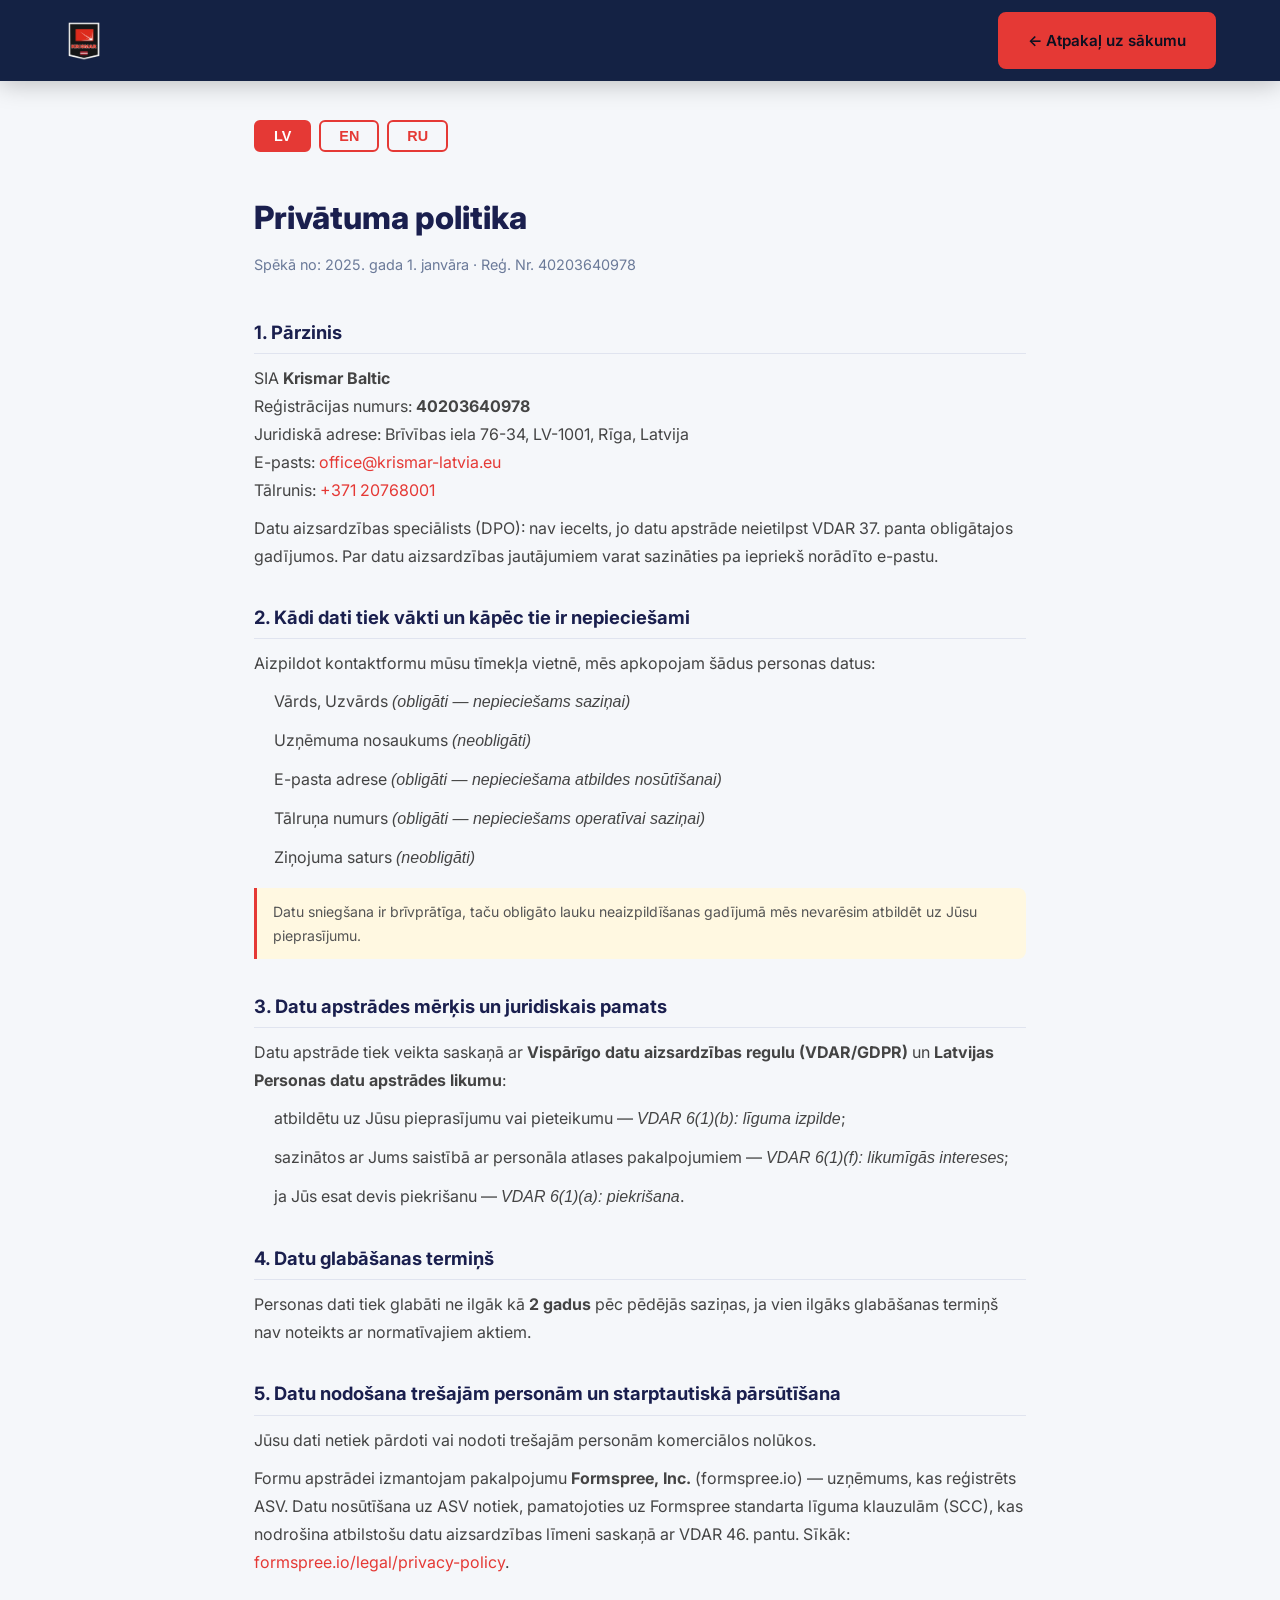
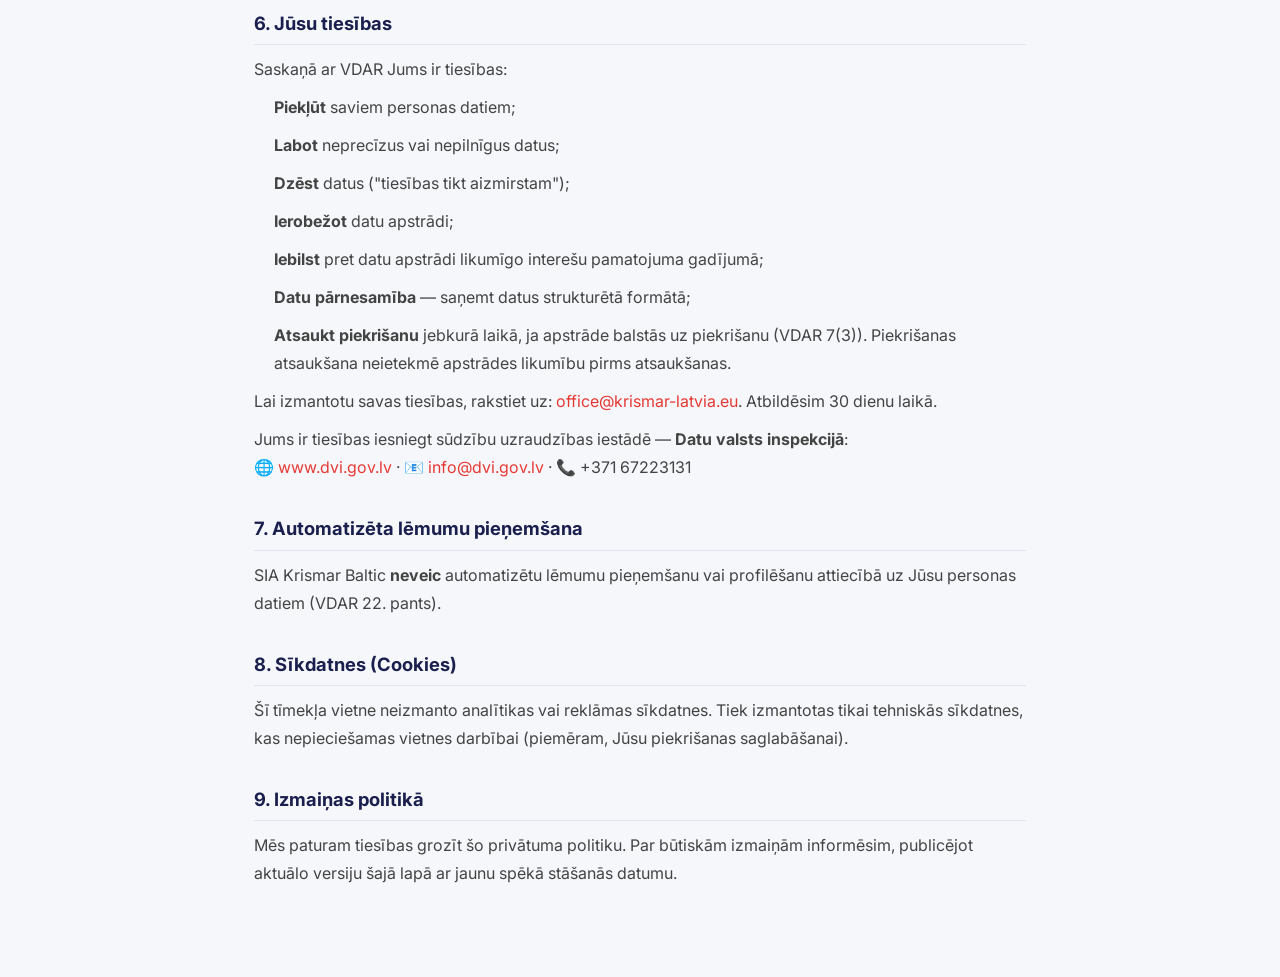
==== commit 635b3300: "Update privacy policy - full GDPR + Latvian law compliance" ====
--- a/privacy.html
+++ b/privacy.html
@@ -21,13 +21,11 @@
     .privacy-content.active { display: block; }
     .privacy-content h1 { font-size: 2rem; font-weight: 800; color: var(--navy); margin-bottom: 8px; }
     .privacy-content .date { color: var(--muted); font-size: .9rem; margin-bottom: 40px; display: block; }
-    .privacy-content h2 { font-size: 1.15rem; font-weight: 700; color: var(--navy); margin: 32px 0 10px; }
+    .privacy-content h2 { font-size: 1.15rem; font-weight: 700; color: var(--navy); margin: 32px 0 10px; padding-bottom: 6px; border-bottom: 1px solid #e0e4ef; }
     .privacy-content p, .privacy-content li { color: #444; line-height: 1.75; margin-bottom: 10px; }
-    .privacy-content ul { padding-left: 20px; }
+    .privacy-content ul { padding-left: 20px; margin-bottom: 10px; }
     .privacy-content a { color: var(--gold); }
-    .privacy-back { display: inline-flex; align-items: center; gap: 8px; color: var(--navy);
-      font-weight: 600; text-decoration: none; margin-bottom: 32px; }
-    .privacy-back:hover { color: var(--gold); }
+    .privacy-note { background: #fff8e1; border-left: 3px solid var(--gold); padding: 12px 16px; border-radius: 0 8px 8px 0; margin: 16px 0; font-size: .88rem; color: #555; }
   </style>
 </head>
 <body>
@@ -50,65 +48,74 @@
       <button onclick="showLang('ru', this)">RU</button>
     </div>
 
-    <!-- ═══ LATVIAN ═══ -->
+    <!-- ═══════════ LATVIAN ═══════════ -->
     <div class="privacy-content active" id="priv-lv">
       <h1>Privātuma politika</h1>
-      <span class="date">Spēkā no: 2025. gada 1. janvāra</span>
+      <span class="date">Spēkā no: 2025. gada 1. janvāra · Reģ. Nr. 40203640978</span>
 
       <h2>1. Pārzinis</h2>
       <p>SIA <strong>Krismar Baltic</strong><br>
       Reģistrācijas numurs: <strong>40203640978</strong><br>
-      Juridiskā adrese: Brīvības iela 76-34, LV-1001, Rīga<br>
+      Juridiskā adrese: Brīvības iela 76-34, LV-1001, Rīga, Latvija<br>
       E-pasts: <a href="mailto:office@krismar-latvia.eu">office@krismar-latvia.eu</a><br>
       Tālrunis: <a href="tel:+37120768001">+371 20768001</a></p>
-
-      <h2>2. Kādi dati tiek vākti</h2>
+      <p>Datu aizsardzības speciālists (DPO): nav iecelts, jo datu apstrāde neietilpst VDAR 37. panta obligātajos gadījumos. Par datu aizsardzības jautājumiem varat sazināties pa iepriekš norādīto e-pastu.</p>
+
+      <h2>2. Kādi dati tiek vākti un kāpēc tie ir nepieciešami</h2>
       <p>Aizpildot kontaktformu mūsu tīmekļa vietnē, mēs apkopojam šādus personas datus:</p>
       <ul>
-        <li>Vārds, Uzvārds</li>
-        <li>Uzņēmuma nosaukums (neobligāti)</li>
-        <li>E-pasta adrese</li>
-        <li>Tālruņa numurs</li>
-        <li>Ziņojuma saturs</li>
-      </ul>
+        <li>Vārds, Uzvārds <em>(obligāti — nepieciešams saziņai)</em></li>
+        <li>Uzņēmuma nosaukums <em>(neobligāti)</em></li>
+        <li>E-pasta adrese <em>(obligāti — nepieciešama atbildes nosūtīšanai)</em></li>
+        <li>Tālruņa numurs <em>(obligāti — nepieciešams operatīvai saziņai)</em></li>
+        <li>Ziņojuma saturs <em>(neobligāti)</em></li>
+      </ul>
+      <div class="privacy-note">Datu sniegšana ir brīvprātīga, taču obligāto lauku neaizpildīšanas gadījumā mēs nevarēsim atbildēt uz Jūsu pieprasījumu.</div>
 
       <h2>3. Datu apstrādes mērķis un juridiskais pamats</h2>
-      <p>Jūsu dati tiek apstrādāti, lai:</p>
-      <ul>
-        <li>atbildētu uz Jūsu pieprasījumu vai pieteikumu (VDAR 6. panta 1. punkta b) apakšpunkts — līguma izpilde);</li>
-        <li>sazinātos ar Jums saistībā ar personāla atlases pakalpojumiem (VDAR 6. panta 1. punkta f) apakšpunkts — likumīgās intereses).</li>
+      <p>Datu apstrāde tiek veikta saskaņā ar <strong>Vispārīgo datu aizsardzības regulu (VDAR/GDPR)</strong> un <strong>Latvijas Personas datu apstrādes likumu</strong>:</p>
+      <ul>
+        <li>atbildētu uz Jūsu pieprasījumu vai pieteikumu — <em>VDAR 6(1)(b): līguma izpilde</em>;</li>
+        <li>sazinātos ar Jums saistībā ar personāla atlases pakalpojumiem — <em>VDAR 6(1)(f): likumīgās intereses</em>;</li>
+        <li>ja Jūs esat devis piekrišanu — <em>VDAR 6(1)(a): piekrišana</em>.</li>
       </ul>
 
       <h2>4. Datu glabāšanas termiņš</h2>
       <p>Personas dati tiek glabāti ne ilgāk kā <strong>2 gadus</strong> pēc pēdējās saziņas, ja vien ilgāks glabāšanas termiņš nav noteikts ar normatīvajiem aktiem.</p>
 
-      <h2>5. Datu nodošana trešajām personām</h2>
-      <p>Jūsu dati netiek pārdoti vai nodoti trešajām personām komerciālos nolūkos. Datu pārsūtīšanai izmantojam pakalpojumu <strong>Formspree</strong> (formspree.io) — e-pasta formu apstrādes starpnieku, kas atbilst VDAR prasībām.</p>
+      <h2>5. Datu nodošana trešajām personām un starptautiskā pārsūtīšana</h2>
+      <p>Jūsu dati netiek pārdoti vai nodoti trešajām personām komerciālos nolūkos.</p>
+      <p>Formu apstrādei izmantojam pakalpojumu <strong>Formspree, Inc.</strong> (formspree.io) — uzņēmums, kas reģistrēts ASV. Datu nosūtīšana uz ASV notiek, pamatojoties uz Formspree standarta līguma klauzulām (SCC), kas nodrošina atbilstošu datu aizsardzības līmeni saskaņā ar VDAR 46. pantu. Sīkāk: <a href="https://formspree.io/legal/privacy-policy/" target="_blank">formspree.io/legal/privacy-policy</a>.</p>
 
       <h2>6. Jūsu tiesības</h2>
       <p>Saskaņā ar VDAR Jums ir tiesības:</p>
       <ul>
-        <li>piekļūt saviem datiem;</li>
-        <li>labot neprecīzus datus;</li>
-        <li>pieprasīt datu dzēšanu;</li>
-        <li>ierobežot datu apstrādi;</li>
-        <li>iebilst pret datu apstrādi;</li>
-        <li>datu pārnesamību.</li>
-      </ul>
-      <p>Lai izmantotu savas tiesības, sazinieties: <a href="mailto:office@krismar-latvia.eu">office@krismar-latvia.eu</a></p>
-      <p>Jums ir arī tiesības iesniegt sūdzību Datu valsts inspekcijā: <a href="https://www.dvi.gov.lv" target="_blank">www.dvi.gov.lv</a></p>
-
-      <h2>7. Sīkdatnes (Cookies)</h2>
-      <p>Šī tīmekļa vietne neizmanto analītikas vai reklāmas sīkdatnes. Tiek izmantotas tikai tehniskās sīkdatnes, kas nepieciešamas vietnes darbībai.</p>
-
-      <h2>8. Izmaiņas politikā</h2>
-      <p>Mēs paturam tiesības grozīt šo privātuma politiku. Jaunākā versija vienmēr būs pieejama šajā lapā.</p>
-    </div>
-
-    <!-- ═══ ENGLISH ═══ -->
+        <li><strong>Piekļūt</strong> saviem personas datiem;</li>
+        <li><strong>Labot</strong> neprecīzus vai nepilnīgus datus;</li>
+        <li><strong>Dzēst</strong> datus ("tiesības tikt aizmirstam");</li>
+        <li><strong>Ierobežot</strong> datu apstrādi;</li>
+        <li><strong>Iebilst</strong> pret datu apstrādi likumīgo interešu pamatojuma gadījumā;</li>
+        <li><strong>Datu pārnesamība</strong> — saņemt datus strukturētā formātā;</li>
+        <li><strong>Atsaukt piekrišanu</strong> jebkurā laikā, ja apstrāde balstās uz piekrišanu (VDAR 7(3)). Piekrišanas atsaukšana neietekmē apstrādes likumību pirms atsaukšanas.</li>
+      </ul>
+      <p>Lai izmantotu savas tiesības, rakstiet uz: <a href="mailto:office@krismar-latvia.eu">office@krismar-latvia.eu</a>. Atbildēsim 30 dienu laikā.</p>
+      <p>Jums ir tiesības iesniegt sūdzību uzraudzības iestādē — <strong>Datu valsts inspekcijā</strong>:<br>
+      🌐 <a href="https://www.dvi.gov.lv" target="_blank">www.dvi.gov.lv</a> · 📧 <a href="mailto:info@dvi.gov.lv">info@dvi.gov.lv</a> · 📞 +371 67223131</p>
+
+      <h2>7. Automatizēta lēmumu pieņemšana</h2>
+      <p>SIA Krismar Baltic <strong>neveic</strong> automatizētu lēmumu pieņemšanu vai profilēšanu attiecībā uz Jūsu personas datiem (VDAR 22. pants).</p>
+
+      <h2>8. Sīkdatnes (Cookies)</h2>
+      <p>Šī tīmekļa vietne neizmanto analītikas vai reklāmas sīkdatnes. Tiek izmantotas tikai tehniskās sīkdatnes, kas nepieciešamas vietnes darbībai (piemēram, Jūsu piekrišanas saglabāšanai).</p>
+
+      <h2>9. Izmaiņas politikā</h2>
+      <p>Mēs paturam tiesības grozīt šo privātuma politiku. Par būtiskām izmaiņām informēsim, publicējot aktuālo versiju šajā lapā ar jaunu spēkā stāšanās datumu.</p>
+    </div>
+
+    <!-- ═══════════ ENGLISH ═══════════ -->
     <div class="privacy-content" id="priv-en">
       <h1>Privacy Policy</h1>
-      <span class="date">Effective date: 1 January 2025</span>
+      <span class="date">Effective: 1 January 2025 · Reg. No. 40203640978</span>
 
       <h2>1. Data Controller</h2>
       <p>SIA <strong>Krismar Baltic</strong><br>
@@ -116,54 +123,63 @@
       Legal address: Brīvības iela 76-34, LV-1001, Rīga, Latvia<br>
       Email: <a href="mailto:office@krismar-latvia.eu">office@krismar-latvia.eu</a><br>
       Phone: <a href="tel:+37120768001">+371 20768001</a></p>
-
-      <h2>2. Data We Collect</h2>
-      <p>When you submit the contact form on our website, we collect the following personal data:</p>
-      <ul>
-        <li>Full name</li>
-        <li>Company name (optional)</li>
-        <li>Email address</li>
-        <li>Phone number</li>
-        <li>Message content</li>
-      </ul>
+      <p>Data Protection Officer (DPO): not appointed, as data processing does not fall within the mandatory cases of GDPR Art. 37. For data protection matters, please contact us at the email above.</p>
+
+      <h2>2. Data We Collect and Why It Is Required</h2>
+      <p>When you submit the contact form, we collect the following personal data:</p>
+      <ul>
+        <li>Full name <em>(required — necessary for communication)</em></li>
+        <li>Company name <em>(optional)</em></li>
+        <li>Email address <em>(required — needed to send a reply)</em></li>
+        <li>Phone number <em>(required — needed for prompt contact)</em></li>
+        <li>Message content <em>(optional)</em></li>
+      </ul>
+      <div class="privacy-note">Providing data is voluntary; however, if mandatory fields are not completed, we will be unable to respond to your enquiry.</div>
 
       <h2>3. Purpose and Legal Basis</h2>
-      <p>Your data is processed to:</p>
-      <ul>
-        <li>respond to your enquiry or application (GDPR Art. 6(1)(b) — performance of a contract);</li>
-        <li>contact you regarding our HR and staffing services (GDPR Art. 6(1)(f) — legitimate interests).</li>
+      <p>Data is processed in accordance with the <strong>General Data Protection Regulation (GDPR)</strong> and the <strong>Latvian Personal Data Processing Law</strong>:</p>
+      <ul>
+        <li>to respond to your enquiry — <em>GDPR Art. 6(1)(b): performance of a contract</em>;</li>
+        <li>to contact you regarding HR and staffing services — <em>GDPR Art. 6(1)(f): legitimate interests</em>;</li>
+        <li>where you have given consent — <em>GDPR Art. 6(1)(a): consent</em>.</li>
       </ul>
 
       <h2>4. Data Retention</h2>
       <p>Personal data is stored for no longer than <strong>2 years</strong> after the last communication, unless a longer retention period is required by law.</p>
 
-      <h2>5. Third Parties</h2>
-      <p>Your data is not sold or shared with third parties for commercial purposes. We use <strong>Formspree</strong> (formspree.io) as a form processing intermediary, which complies with GDPR requirements.</p>
+      <h2>5. Third Parties and International Transfers</h2>
+      <p>Your data is not sold or shared with third parties for commercial purposes.</p>
+      <p>We use <strong>Formspree, Inc.</strong> (formspree.io) — a company registered in the USA — for form processing. Data transfer to the USA is carried out on the basis of Formspree's Standard Contractual Clauses (SCC), which provide an adequate level of data protection under GDPR Art. 46. Details: <a href="https://formspree.io/legal/privacy-policy/" target="_blank">formspree.io/legal/privacy-policy</a>.</p>
 
       <h2>6. Your Rights</h2>
       <p>Under the GDPR, you have the right to:</p>
       <ul>
-        <li>access your personal data;</li>
-        <li>rectify inaccurate data;</li>
-        <li>request erasure of your data;</li>
-        <li>restrict processing;</li>
-        <li>object to processing;</li>
-        <li>data portability.</li>
-      </ul>
-      <p>To exercise your rights, contact us: <a href="mailto:office@krismar-latvia.eu">office@krismar-latvia.eu</a></p>
-      <p>You also have the right to lodge a complaint with the Latvian Data State Inspectorate: <a href="https://www.dvi.gov.lv" target="_blank">www.dvi.gov.lv</a></p>
-
-      <h2>7. Cookies</h2>
-      <p>This website does not use analytics or advertising cookies. Only technical cookies necessary for the website to function are used.</p>
-
-      <h2>8. Changes to This Policy</h2>
-      <p>We reserve the right to update this privacy policy. The latest version will always be available on this page.</p>
-    </div>
-
-    <!-- ═══ RUSSIAN ═══ -->
+        <li><strong>Access</strong> your personal data;</li>
+        <li><strong>Rectify</strong> inaccurate or incomplete data;</li>
+        <li><strong>Erase</strong> your data ("right to be forgotten");</li>
+        <li><strong>Restrict</strong> processing;</li>
+        <li><strong>Object</strong> to processing based on legitimate interests;</li>
+        <li><strong>Data portability</strong> — receive your data in a structured format;</li>
+        <li><strong>Withdraw consent</strong> at any time where processing is based on consent (GDPR Art. 7(3)). Withdrawal does not affect the lawfulness of processing prior to withdrawal.</li>
+      </ul>
+      <p>To exercise your rights, email: <a href="mailto:office@krismar-latvia.eu">office@krismar-latvia.eu</a>. We will respond within 30 days.</p>
+      <p>You have the right to lodge a complaint with the supervisory authority — <strong>Latvian Data State Inspectorate</strong>:<br>
+      🌐 <a href="https://www.dvi.gov.lv" target="_blank">www.dvi.gov.lv</a> · 📧 <a href="mailto:info@dvi.gov.lv">info@dvi.gov.lv</a> · 📞 +371 67223131</p>
+
+      <h2>7. Automated Decision-Making</h2>
+      <p>SIA Krismar Baltic does <strong>not carry out</strong> automated decision-making or profiling in relation to your personal data (GDPR Art. 22).</p>
+
+      <h2>8. Cookies</h2>
+      <p>This website does not use analytics or advertising cookies. Only technical cookies necessary for the website to function are used (e.g. storing your consent preference).</p>
+
+      <h2>9. Changes to This Policy</h2>
+      <p>We reserve the right to update this privacy policy. For material changes, we will notify users by publishing the updated version on this page with a new effective date.</p>
+    </div>
+
+    <!-- ═══════════ RUSSIAN ═══════════ -->
     <div class="privacy-content" id="priv-ru">
       <h1>Политика конфиденциальности</h1>
-      <span class="date">Действует с: 1 января 2025 года</span>
+      <span class="date">Действует с: 1 января 2025 г. · Рег. № 40203640978</span>
 
       <h2>1. Оператор данных</h2>
       <p>SIA <strong>Krismar Baltic</strong><br>
@@ -171,48 +187,57 @@
       Юридический адрес: Brīvības iela 76-34, LV-1001, Rīga, Латвия<br>
       E-mail: <a href="mailto:office@krismar-latvia.eu">office@krismar-latvia.eu</a><br>
       Телефон: <a href="tel:+37120768001">+371 20768001</a></p>
-
-      <h2>2. Какие данные мы собираем</h2>
+      <p>Специалист по защите данных (DPO): не назначен, так как обработка данных не подпадает под обязательные случаи ст. 37 GDPR. По вопросам защиты данных обращайтесь по указанному выше e-mail.</p>
+
+      <h2>2. Какие данные мы собираем и почему они необходимы</h2>
       <p>При заполнении контактной формы на нашем сайте мы собираем следующие персональные данные:</p>
       <ul>
-        <li>Имя и фамилия</li>
-        <li>Название компании (необязательно)</li>
-        <li>Адрес электронной почты</li>
-        <li>Номер телефона</li>
-        <li>Содержание сообщения</li>
-      </ul>
+        <li>Имя и фамилия <em>(обязательно — необходимо для общения)</em></li>
+        <li>Название компании <em>(необязательно)</em></li>
+        <li>Адрес электронной почты <em>(обязательно — для отправки ответа)</em></li>
+        <li>Номер телефона <em>(обязательно — для оперативной связи)</em></li>
+        <li>Содержание сообщения <em>(необязательно)</em></li>
+      </ul>
+      <div class="privacy-note">Предоставление данных является добровольным; однако при незаполнении обязательных полей мы не сможем ответить на ваш запрос.</div>
 
       <h2>3. Цель и правовое основание обработки</h2>
-      <p>Ваши данные обрабатываются для:</p>
-      <ul>
-        <li>ответа на ваш запрос или заявку (GDPR ст. 6(1)(b) — исполнение договора);</li>
-        <li>связи с вами по вопросам услуг в сфере подбора персонала (GDPR ст. 6(1)(f) — законные интересы).</li>
+      <p>Обработка данных осуществляется в соответствии с <strong>Общим регламентом защиты данных (GDPR)</strong> и <strong>Законом Латвии об обработке персональных данных</strong>:</p>
+      <ul>
+        <li>для ответа на ваш запрос или заявку — <em>GDPR ст. 6(1)(b): исполнение договора</em>;</li>
+        <li>для связи с вами по вопросам услуг в сфере подбора персонала — <em>GDPR ст. 6(1)(f): законные интересы</em>;</li>
+        <li>при наличии вашего согласия — <em>GDPR ст. 6(1)(a): согласие</em>.</li>
       </ul>
 
       <h2>4. Срок хранения данных</h2>
       <p>Персональные данные хранятся не более <strong>2 лет</strong> с момента последнего контакта, если законодательством не предусмотрен более длительный срок.</p>
 
-      <h2>5. Передача данных третьим лицам</h2>
-      <p>Ваши данные не продаются и не передаются третьим лицам в коммерческих целях. Для обработки форм мы используем сервис <strong>Formspree</strong> (formspree.io), который соответствует требованиям GDPR.</p>
+      <h2>5. Передача данных третьим лицам и международные трансферы</h2>
+      <p>Ваши данные не продаются и не передаются третьим лицам в коммерческих целях.</p>
+      <p>Для обработки форм мы используем сервис <strong>Formspree, Inc.</strong> (formspree.io) — компанию, зарегистрированную в США. Передача данных в США осуществляется на основании стандартных договорных условий (SCC) Formspree, обеспечивающих надлежащий уровень защиты данных в соответствии со ст. 46 GDPR. Подробнее: <a href="https://formspree.io/legal/privacy-policy/" target="_blank">formspree.io/legal/privacy-policy</a>.</p>
 
       <h2>6. Ваши права</h2>
       <p>В соответствии с GDPR вы имеете право:</p>
       <ul>
-        <li>получить доступ к своим данным;</li>
-        <li>исправить неточные данные;</li>
-        <li>потребовать удаления данных;</li>
-        <li>ограничить обработку данных;</li>
-        <li>возразить против обработки данных;</li>
-        <li>на переносимость данных.</li>
-      </ul>
-      <p>Для реализации своих прав обращайтесь: <a href="mailto:office@krismar-latvia.eu">office@krismar-latvia.eu</a></p>
-      <p>Вы также вправе подать жалобу в Инспекцию данных Латвии: <a href="https://www.dvi.gov.lv" target="_blank">www.dvi.gov.lv</a></p>
-
-      <h2>7. Файлы cookie</h2>
-      <p>Данный сайт не использует аналитические или рекламные файлы cookie. Используются только технические файлы cookie, необходимые для работы сайта.</p>
-
-      <h2>8. Изменения политики</h2>
-      <p>Мы оставляем за собой право вносить изменения в настоящую политику. Актуальная версия всегда доступна на этой странице.</p>
+        <li><strong>Получить доступ</strong> к своим персональным данным;</li>
+        <li><strong>Исправить</strong> неточные или неполные данные;</li>
+        <li><strong>Удалить</strong> данные («право на забвение»);</li>
+        <li><strong>Ограничить</strong> обработку данных;</li>
+        <li><strong>Возразить</strong> против обработки на основании законных интересов;</li>
+        <li><strong>Переносимость данных</strong> — получить данные в структурированном формате;</li>
+        <li><strong>Отозвать согласие</strong> в любое время, если обработка основана на согласии (GDPR ст. 7(3)). Отзыв не влияет на законность обработки до его отзыва.</li>
+      </ul>
+      <p>Для реализации прав пишите на: <a href="mailto:office@krismar-latvia.eu">office@krismar-latvia.eu</a>. Ответим в течение 30 дней.</p>
+      <p>Вы вправе подать жалобу в надзорный орган — <strong>Инспекция данных Латвии (Datu valsts inspekcija)</strong>:<br>
+      🌐 <a href="https://www.dvi.gov.lv" target="_blank">www.dvi.gov.lv</a> · 📧 <a href="mailto:info@dvi.gov.lv">info@dvi.gov.lv</a> · 📞 +371 67223131</p>
+
+      <h2>7. Автоматизированное принятие решений</h2>
+      <p>SIA Krismar Baltic <strong>не осуществляет</strong> автоматизированного принятия решений или профилирования в отношении ваших персональных данных (GDPR ст. 22).</p>
+
+      <h2>8. Файлы cookie</h2>
+      <p>Данный сайт не использует аналитические или рекламные файлы cookie. Используются только технические файлы cookie, необходимые для работы сайта (например, для сохранения вашего выбора согласия).</p>
+
+      <h2>9. Изменения политики</h2>
+      <p>Мы оставляем за собой право вносить изменения в настоящую политику. О существенных изменениях мы уведомим, опубликовав актуальную версию на этой странице с новой датой вступления в силу.</p>
     </div>
 
   </div>
--- a/style.css
+++ b/style.css
@@ -1098,3 +1098,57 @@
   .hero__actions { flex-direction: column; }
   .btn { justify-content: center; }
 }
+
+/* ── Cookie Consent Banner ── */
+.cookie-banner {
+  position: fixed;
+  bottom: 0; left: 0; right: 0;
+  background: var(--navy2);
+  border-top: 1px solid rgba(229,57,53,.25);
+  padding: 18px 24px;
+  z-index: 9999;
+  transform: translateY(100%);
+  transition: transform .4s ease;
+  box-shadow: 0 -4px 24px rgba(0,0,0,.35);
+}
+.cookie-banner.visible { transform: translateY(0); }
+.cookie-banner__inner {
+  max-width: 1200px;
+  margin: 0 auto;
+  display: flex;
+  align-items: center;
+  gap: 24px;
+  flex-wrap: wrap;
+}
+.cookie-banner__text {
+  flex: 1;
+  display: flex;
+  flex-direction: column;
+  gap: 4px;
+}
+.cookie-banner__text strong { color: var(--white); font-size: .95rem; }
+.cookie-banner__text span { color: rgba(255,255,255,.65); font-size: .83rem; line-height: 1.5; }
+.cookie-banner__text a { color: var(--gold); text-decoration: underline; }
+.cookie-banner__actions { display: flex; gap: 10px; flex-shrink: 0; }
+.cookie-btn {
+  padding: 9px 22px;
+  border-radius: 8px;
+  font-size: .88rem;
+  font-weight: 600;
+  cursor: pointer;
+  border: 2px solid var(--gold);
+  transition: .2s;
+  white-space: nowrap;
+  text-decoration: none;
+  display: inline-flex;
+  align-items: center;
+}
+.cookie-btn--outline { background: transparent; color: var(--gold); }
+.cookie-btn--outline:hover { background: rgba(229,57,53,.1); }
+.cookie-btn--accept { background: var(--gold); color: #fff; }
+.cookie-btn--accept:hover { background: var(--gold2); border-color: var(--gold2); }
+@media (max-width: 640px) {
+  .cookie-banner__inner { flex-direction: column; align-items: flex-start; }
+  .cookie-banner__actions { width: 100%; }
+  .cookie-btn { flex: 1; justify-content: center; }
+}
